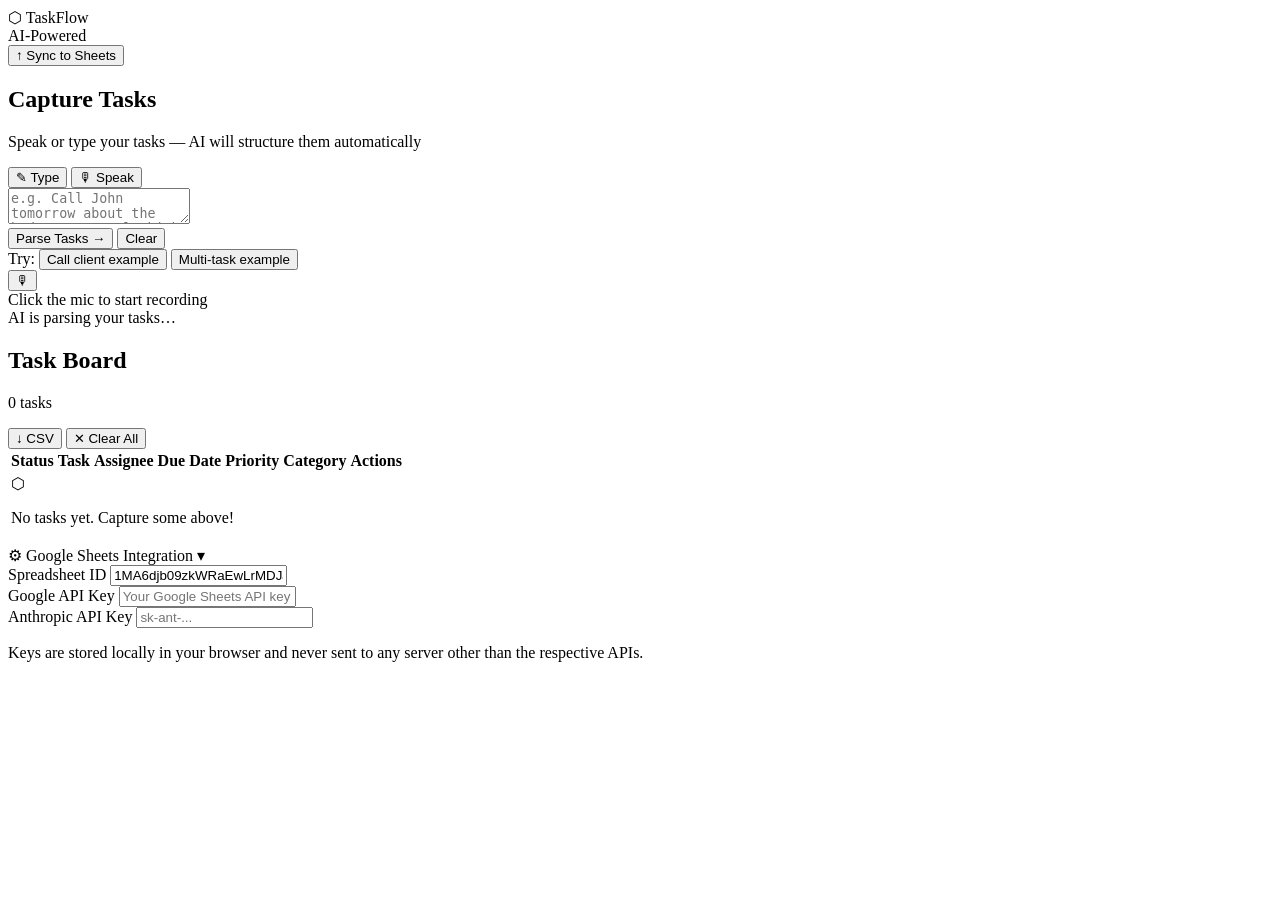
==== index.html @ e6f66050 "Add files via upload" ====
<!DOCTYPE html>
<html lang="en">
<head>
  <meta charset="UTF-8" />
  <meta name="viewport" content="width=device-width, initial-scale=1.0" />
  <title>TaskFlow — AI Task Manager</title>
  <link rel="stylesheet" href="src/style.css" />
  <link rel="preconnect" href="https://fonts.googleapis.com">
  <link href="https://fonts.googleapis.com/css2?family=Syne:wght@400;600;700;800&family=DM+Mono:wght@300;400;500&display=swap" rel="stylesheet">
</head>
<body>
  <div id="app">
    <!-- Header -->
    <header class="header">
      <div class="header-left">
        <div class="logo">
          <span class="logo-icon">⬡</span>
          <span class="logo-text">TaskFlow</span>
        </div>
        <span class="header-tag">AI-Powered</span>
      </div>
      <div class="header-right">
        <button class="btn btn-ghost" id="syncBtn">
          <span class="btn-icon">↑</span> Sync to Sheets
        </button>
        <div class="sync-status" id="syncStatus"></div>
      </div>
    </header>

    <!-- Main layout -->
    <main class="main">
      <!-- Left panel: input -->
      <section class="panel panel-input">
        <div class="panel-header">
          <h2>Capture Tasks</h2>
          <p>Speak or type your tasks — AI will structure them automatically</p>
        </div>

        <!-- Mode tabs -->
        <div class="mode-tabs">
          <button class="tab active" data-tab="text">✎ Type</button>
          <button class="tab" data-tab="voice">🎙 Speak</button>
        </div>

        <!-- Text input -->
        <div class="input-area" id="textTab">
          <textarea
            id="taskInput"
            class="task-textarea"
            placeholder="e.g. Call John tomorrow about the budget proposal, high priority. Review the marketing deck by Friday. Fix login bug, assign to Sara, urgent."
          ></textarea>
          <div class="input-actions">
            <button class="btn btn-primary" id="parseBtn">
              <span>Parse Tasks</span>
              <span class="btn-arrow">→</span>
            </button>
            <button class="btn btn-ghost" id="clearInputBtn">Clear</button>
          </div>
          <div class="examples">
            <span class="examples-label">Try:</span>
            <button class="example-chip" data-text="Call the client on Monday about the proposal, high priority, assign to Maria">Call client example</button>
            <button class="example-chip" data-text="Fix the payment bug ASAP, critical priority. Update docs by end of week. Schedule team meeting for next Tuesday">Multi-task example</button>
          </div>
        </div>

        <!-- Voice input -->
        <div class="input-area hidden" id="voiceTab">
          <div class="voice-visualizer" id="voiceVisualizer">
            <div class="voice-rings">
              <div class="ring ring-1"></div>
              <div class="ring ring-2"></div>
              <div class="ring ring-3"></div>
            </div>
            <button class="voice-btn" id="voiceBtn">
              <span class="voice-icon">🎙</span>
            </button>
          </div>
          <div class="voice-status" id="voiceStatus">Click the mic to start recording</div>
          <div class="voice-transcript" id="voiceTranscript"></div>
          <div class="input-actions" id="voiceActions" style="display:none;">
            <button class="btn btn-primary" id="parseVoiceBtn">
              <span>Parse Tasks</span>
              <span class="btn-arrow">→</span>
            </button>
            <button class="btn btn-ghost" id="clearVoiceBtn">Clear</button>
          </div>
        </div>

        <!-- Parsing status -->
        <div class="parsing-status hidden" id="parsingStatus">
          <div class="spinner"></div>
          <span>AI is parsing your tasks…</span>
        </div>
      </section>

      <!-- Right panel: table -->
      <section class="panel panel-table">
        <div class="panel-header">
          <div>
            <h2>Task Board</h2>
            <p id="taskCount">0 tasks</p>
          </div>
          <div class="table-actions">
            <button class="btn btn-ghost btn-sm" id="exportCsvBtn">↓ CSV</button>
            <button class="btn btn-ghost btn-sm" id="clearAllBtn">✕ Clear All</button>
          </div>
        </div>

        <!-- Table -->
        <div class="table-wrap">
          <table class="task-table" id="taskTable">
            <thead>
              <tr>
                <th>Status</th>
                <th>Task</th>
                <th>Assignee</th>
                <th>Due Date</th>
                <th>Priority</th>
                <th>Category</th>
                <th>Actions</th>
              </tr>
            </thead>
            <tbody id="taskBody">
              <tr class="empty-row" id="emptyRow">
                <td colspan="7">
                  <div class="empty-state">
                    <div class="empty-icon">⬡</div>
                    <p>No tasks yet. Capture some above!</p>
                  </div>
                </td>
              </tr>
            </tbody>
          </table>
        </div>

        <!-- Sheets config -->
        <div class="sheets-config" id="sheetsConfig">
          <div class="config-header" id="configToggle">
            <span>⚙ Google Sheets Integration</span>
            <span class="config-arrow">▾</span>
          </div>
          <div class="config-body hidden" id="configBody">
            <div class="field-group">
              <label>Spreadsheet ID</label>
              <input type="text" id="sheetId" class="field-input" placeholder="1MA6djb09zkWRaEwLrMDJJbbh48jAKR0jsThn-pgxqg0" value="1MA6djb09zkWRaEwLrMDJJbbh48jAKR0jsThn-pgxqg0" />
            </div>
            <div class="field-group">
              <label>Google API Key</label>
              <input type="password" id="apiKey" class="field-input" placeholder="Your Google Sheets API key" />
            </div>
            <div class="field-group">
              <label>Anthropic API Key</label>
              <input type="password" id="anthropicKey" class="field-input" placeholder="sk-ant-..." />
            </div>
            <p class="config-note">Keys are stored locally in your browser and never sent to any server other than the respective APIs.</p>
          </div>
        </div>
      </section>
    </main>
  </div>

  <div class="toast" id="toast"></div>

  <script src="src/app.js"></script>
</body>
</html>
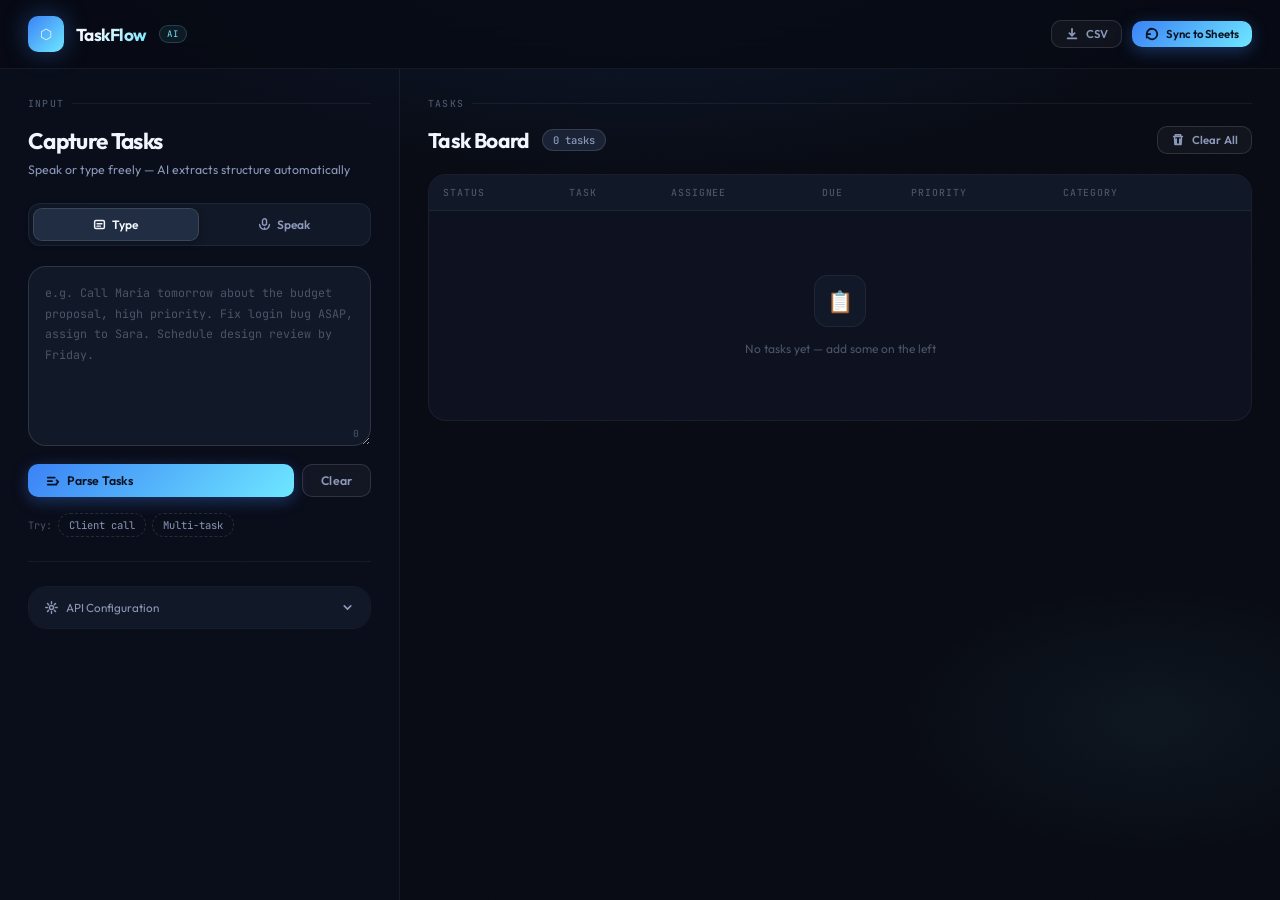
==== commit ed25019e: "Add files via upload" ====
--- a/index.html
+++ b/index.html
@@ -1,166 +1,627 @@
 <!DOCTYPE html>
 <html lang="en">
 <head>
-  <meta charset="UTF-8" />
-  <meta name="viewport" content="width=device-width, initial-scale=1.0" />
-  <title>TaskFlow — AI Task Manager</title>
-  <link rel="stylesheet" href="src/style.css" />
-  <link rel="preconnect" href="https://fonts.googleapis.com">
-  <link href="https://fonts.googleapis.com/css2?family=Syne:wght@400;600;700;800&family=DM+Mono:wght@300;400;500&display=swap" rel="stylesheet">
+<meta charset="UTF-8"/>
+<meta name="viewport" content="width=device-width, initial-scale=1.0"/>
+<title>TaskFlow</title>
+<link rel="preconnect" href="https://fonts.googleapis.com">
+<link href="https://fonts.googleapis.com/css2?family=Outfit:wght@300;400;500;600;700;800&family=JetBrains+Mono:wght@300;400;500&display=swap" rel="stylesheet">
+<style>
+*,*::before,*::after{box-sizing:border-box;margin:0;padding:0}
+:root{
+  --bg:#080b14;--bg1:#0d1120;--bg2:#111827;--bg3:#1a2235;--bg4:#202d42;
+  --border:rgba(255,255,255,0.06);--border2:rgba(255,255,255,0.12);--border3:rgba(255,255,255,0.2);
+  --text:#f1f5fd;--text2:#8b98b8;--text3:#4a5568;
+  --a:#6ee7ff;--a2:#3b82f6;--a3:rgba(110,231,255,0.08);--a4:rgba(110,231,255,0.15);
+  --green:#4ade80;--red:#f87171;--orange:#fb923c;--purple:#a78bfa;--yellow:#fbbf24;
+  --radius:12px;--radius2:18px;
+  --font:'Outfit',sans-serif;--mono:'JetBrains Mono',monospace;
+}
+html{font-size:15px}
+body{
+  font-family:var(--font);background:var(--bg);color:var(--text);min-height:100vh;overflow-x:hidden;
+  background-image:
+    radial-gradient(ellipse 80% 50% at 50% -10%,rgba(59,130,246,.14) 0%,transparent 60%),
+    radial-gradient(ellipse 40% 30% at 90% 80%,rgba(110,231,255,.05) 0%,transparent 50%);
+}
+body::before{
+  content:'';position:fixed;inset:0;pointer-events:none;z-index:0;
+  background-image:url("data:image/svg+xml,%3Csvg xmlns='http://www.w3.org/2000/svg' width='300' height='300'%3E%3Cfilter id='n'%3E%3CfeTurbulence type='fractalNoise' baseFrequency='.85' numOctaves='4' stitchTiles='stitch'/%3E%3C/filter%3E%3Crect width='100%25' height='100%25' filter='url(%23n)' opacity='.03'/%3E%3C/svg%3E");
+  opacity:.5;
+}
+.app{position:relative;z-index:1;min-height:100vh;display:flex;flex-direction:column}
+header{
+  display:flex;align-items:center;justify-content:space-between;
+  padding:16px 28px;background:rgba(8,11,20,.85);backdrop-filter:blur(20px);
+  border-bottom:1px solid var(--border);position:sticky;top:0;z-index:50;
+}
+.logo{display:flex;align-items:center;gap:12px}
+.logo-mark{
+  width:36px;height:36px;background:linear-gradient(135deg,var(--a2),var(--a));
+  border-radius:10px;display:flex;align-items:center;justify-content:center;
+  font-size:.95rem;box-shadow:0 0 24px rgba(59,130,246,.4);
+}
+.logo-name{
+  font-size:1.15rem;font-weight:700;letter-spacing:-.03em;
+  background:linear-gradient(135deg,var(--text) 30%,var(--a));
+  -webkit-background-clip:text;-webkit-text-fill-color:transparent;background-clip:text;
+}
+.logo-badge{
+  font-size:.6rem;font-family:var(--mono);color:var(--a);
+  background:rgba(110,231,255,.07);border:1px solid rgba(110,231,255,.2);
+  padding:2px 7px;border-radius:100px;letter-spacing:.1em;text-transform:uppercase;
+}
+.hdr-r{display:flex;align-items:center;gap:10px}
+.sync-dot{font-size:.72rem;font-family:var(--mono)}
+.sync-ok{color:#4ade80}.sync-err{color:var(--red)}
+.btn{
+  display:inline-flex;align-items:center;gap:7px;padding:8px 18px;
+  border-radius:10px;border:none;font-family:var(--font);font-size:.82rem;font-weight:600;
+  cursor:pointer;transition:all .18s ease;letter-spacing:.01em;white-space:nowrap;
+}
+.btn-p{
+  background:linear-gradient(135deg,var(--a2),var(--a));color:#08111f;
+  box-shadow:0 4px 16px rgba(59,130,246,.35);
+}
+.btn-p:hover{transform:translateY(-1px);box-shadow:0 6px 24px rgba(59,130,246,.5)}
+.btn-g{background:rgba(255,255,255,.04);color:var(--text2);border:1px solid var(--border2)}
+.btn-g:hover{background:rgba(255,255,255,.08);color:var(--text);border-color:var(--border3)}
+.btn-sm{padding:6px 13px;font-size:.76rem}
+.btn svg{width:14px;height:14px;flex-shrink:0}
+main{display:grid;grid-template-columns:400px 1fr;flex:1}
+.panel{padding:28px;overflow-y:auto}
+.panel-l{border-right:1px solid var(--border);background:rgba(13,17,32,.5)}
+.sec-label{
+  font-size:.65rem;font-family:var(--mono);font-weight:500;
+  color:var(--text3);letter-spacing:.12em;text-transform:uppercase;
+  margin-bottom:16px;display:flex;align-items:center;gap:8px;
+}
+.sec-label::after{content:'';flex:1;height:1px;background:var(--border)}
+.ptitle{font-size:1.5rem;font-weight:700;letter-spacing:-.03em;margin-bottom:6px}
+.psub{font-size:.82rem;color:var(--text2);line-height:1.5;margin-bottom:24px}
+.tabs{
+  display:flex;gap:4px;background:var(--bg2);border:1px solid var(--border);
+  border-radius:12px;padding:4px;margin-bottom:20px;
+}
+.tab{
+  flex:1;padding:8px;border:none;background:transparent;
+  color:var(--text2);font-family:var(--font);font-size:.8rem;font-weight:600;
+  cursor:pointer;border-radius:9px;transition:all .18s;
+  display:flex;align-items:center;justify-content:center;gap:6px;
+}
+.tab.active{background:var(--bg4);color:var(--text);box-shadow:0 2px 8px rgba(0,0,0,.3);border:1px solid var(--border2)}
+.tab svg{width:13px;height:13px}
+.txwrap{position:relative;margin-bottom:14px}
+.txtarea{
+  width:100%;min-height:180px;background:var(--bg2);border:1px solid var(--border2);
+  border-radius:var(--radius2);color:var(--text);font-family:var(--mono);
+  font-size:.78rem;line-height:1.75;padding:16px;resize:vertical;outline:none;
+  transition:border-color .18s,box-shadow .18s;
+}
+.txtarea:focus{border-color:rgba(110,231,255,.3);box-shadow:0 0 0 3px rgba(110,231,255,.05)}
+.txtarea::placeholder{color:var(--text3)}
+.cc{position:absolute;bottom:10px;right:12px;font-size:.65rem;font-family:var(--mono);color:var(--text3)}
+.acts{display:flex;gap:8px;margin-bottom:16px}
+.acts .btn-p{flex:1}
+.exs{display:flex;align-items:center;gap:6px;flex-wrap:wrap}
+.exlabel{font-size:.68rem;color:var(--text3);font-family:var(--mono)}
+.chip{
+  padding:4px 10px;font-size:.7rem;font-family:var(--mono);
+  background:transparent;border:1px dashed var(--border2);
+  color:var(--text2);border-radius:100px;cursor:pointer;transition:all .15s;
+}
+.chip:hover{border-color:rgba(110,231,255,.3);color:var(--a);background:var(--a3)}
+.divider{height:1px;background:var(--border);margin:24px 0}
+.vwrap{display:flex;flex-direction:column;align-items:center;gap:16px}
+.vstage{
+  width:100%;height:160px;background:var(--bg2);border:1px solid var(--border2);
+  border-radius:var(--radius2);display:flex;align-items:center;justify-content:center;
+  position:relative;overflow:hidden;
+}
+.vstage::before{
+  content:'';position:absolute;inset:0;
+  background:radial-gradient(circle at 50% 50%,rgba(110,231,255,.03) 0%,transparent 70%);
+}
+.rings{position:absolute;display:flex;align-items:center;justify-content:center}
+.ring{position:absolute;border-radius:50%;border:1px solid rgba(110,231,255,.15);opacity:0}
+.ring:nth-child(1){width:70px;height:70px}
+.ring:nth-child(2){width:110px;height:110px}
+.ring:nth-child(3){width:150px;height:150px}
+.recording .ring{opacity:1;animation:ripple 2s ease-out infinite}
+.recording .ring:nth-child(2){animation-delay:.4s}
+.recording .ring:nth-child(3){animation-delay:.8s}
+@keyframes ripple{
+  0%{transform:scale(.8);opacity:.7;border-color:rgba(110,231,255,.4)}
+  100%{transform:scale(1.3);opacity:0;border-color:rgba(110,231,255,0)}
+}
+.micbtn{
+  width:60px;height:60px;border-radius:50%;background:var(--bg3);
+  border:1.5px solid var(--border2);font-size:1.4rem;cursor:pointer;
+  display:flex;align-items:center;justify-content:center;
+  transition:all .2s;z-index:1;position:relative;
+}
+.micbtn:hover{border-color:rgba(110,231,255,.3);background:var(--bg4)}
+.micbtn.on{
+  border-color:var(--a);background:rgba(110,231,255,.08);
+  animation:mpulse 1.5s ease-in-out infinite;
+}
+@keyframes mpulse{0%,100%{box-shadow:0 0 20px rgba(110,231,255,.2)}50%{box-shadow:0 0 40px rgba(110,231,255,.45)}}
+.vstatus{font-size:.78rem;color:var(--text2);text-align:center}
+.vtranscript{
+  width:100%;min-height:60px;max-height:120px;overflow-y:auto;
+  background:var(--bg2);border:1px solid var(--border);border-radius:var(--radius);
+  padding:12px;font-size:.78rem;font-family:var(--mono);line-height:1.7;color:var(--text);
+}
+.vtranscript:empty::before{content:'Transcript will appear here…';color:var(--text3)}
+.pbar{
+  display:flex;align-items:center;gap:10px;padding:12px 16px;border-radius:var(--radius);
+  background:linear-gradient(135deg,rgba(59,130,246,.08),rgba(110,231,255,.06));
+  border:1px solid rgba(110,231,255,.15);font-size:.78rem;color:var(--a);margin-top:14px;
+}
+.spinner{
+  width:15px;height:15px;border-radius:50%;
+  border:2px solid rgba(110,231,255,.2);border-top-color:var(--a);
+  animation:spin .7s linear infinite;flex-shrink:0;
+}
+@keyframes spin{to{transform:rotate(360deg)}}
+.cfg-card{margin-top:24px;border:1px solid var(--border);border-radius:var(--radius2);overflow:hidden}
+.cfg-head{
+  display:flex;align-items:center;justify-content:space-between;
+  padding:13px 16px;background:var(--bg2);font-size:.78rem;color:var(--text2);
+  cursor:pointer;transition:background .15s;user-select:none;
+}
+.cfg-head:hover{background:var(--bg3);color:var(--text)}
+.cfg-head svg{transition:transform .2s;flex-shrink:0}
+.cfg-head.open svg{transform:rotate(180deg)}
+.cfg-body{
+  padding:16px;background:var(--bg1);border-top:1px solid var(--border);
+  display:flex;flex-direction:column;gap:12px;
+}
+.field{display:flex;flex-direction:column;gap:5px}
+.field label{font-size:.68rem;color:var(--text2);font-family:var(--mono);letter-spacing:.06em;text-transform:uppercase}
+.field input{
+  background:var(--bg3);border:1px solid var(--border2);border-radius:9px;
+  color:var(--text);font-family:var(--mono);font-size:.77rem;padding:9px 12px;outline:none;
+  transition:border-color .15s;
+}
+.field input:focus{border-color:rgba(110,231,255,.3)}
+.field input::placeholder{color:var(--text3)}
+.cfg-note{font-size:.67rem;color:var(--text3);line-height:1.55}
+.rhead{display:flex;align-items:center;justify-content:space-between;margin-bottom:20px}
+.tmeta{display:flex;align-items:center;gap:12px}
+.tmeta h2{font-size:1.4rem;font-weight:700;letter-spacing:-.03em;margin:0}
+.cbadge{
+  padding:3px 10px;border-radius:100px;background:var(--bg3);border:1px solid var(--border2);
+  font-size:.7rem;font-family:var(--mono);color:var(--text2);font-weight:500;
+}
+.twrap{border:1px solid var(--border);border-radius:var(--radius2);overflow:hidden;background:var(--bg1)}
+.ttable{width:100%;border-collapse:collapse;font-size:.8rem}
+.ttable thead{background:var(--bg2);border-bottom:1px solid var(--border)}
+.ttable th{
+  padding:11px 14px;text-align:left;
+  font-family:var(--mono);font-size:.65rem;font-weight:500;
+  color:var(--text3);letter-spacing:.1em;text-transform:uppercase;white-space:nowrap;
+}
+.ttable td{padding:11px 14px;border-bottom:1px solid var(--border);vertical-align:middle}
+.ttable tr:last-child td{border-bottom:none}
+.ttable tbody tr{transition:background .12s}
+.ttable tbody tr:hover{background:rgba(255,255,255,.015)}
+.st{
+  display:inline-flex;align-items:center;gap:5px;padding:4px 10px;
+  border-radius:100px;font-size:.68rem;font-weight:600;font-family:var(--mono);
+  cursor:pointer;border:none;white-space:nowrap;transition:all .15s;
+}
+.st-todo{background:rgba(75,85,99,.35);color:#9ca3af;border:1px solid rgba(75,85,99,.5)}
+.st-doing{background:rgba(59,130,246,.15);color:#60a5fa;border:1px solid rgba(59,130,246,.3)}
+.st-done{background:rgba(74,222,128,.12);color:#4ade80;border:1px solid rgba(74,222,128,.3)}
+.st:hover{filter:brightness(1.2)}
+.pr{
+  display:inline-flex;align-items:center;gap:4px;padding:3px 9px;
+  border-radius:6px;font-size:.67rem;font-family:var(--mono);font-weight:500;letter-spacing:.04em;
+}
+.pr-critical{background:rgba(248,113,113,.12);color:var(--red);border:1px solid rgba(248,113,113,.25)}
+.pr-high{background:rgba(251,146,60,.12);color:var(--orange);border:1px solid rgba(251,146,60,.25)}
+.pr-medium{background:rgba(59,130,246,.1);color:#60a5fa;border:1px solid rgba(59,130,246,.2)}
+.pr-low{background:rgba(75,85,99,.2);color:var(--text3);border:1px solid var(--border)}
+.cat{
+  padding:3px 9px;border-radius:6px;font-size:.67rem;font-family:var(--mono);
+  background:rgba(167,139,250,.1);color:var(--purple);border:1px solid rgba(167,139,250,.2);
+}
+.ec{outline:none;border-radius:5px;padding:2px 5px;min-width:60px;transition:background .15s;cursor:text}
+.ec:focus{background:var(--bg4);box-shadow:0 0 0 1.5px rgba(110,231,255,.25)}
+.ra{display:flex;gap:5px;align-items:center}
+.rb{
+  width:27px;height:27px;border-radius:7px;border:1px solid var(--border);
+  background:transparent;color:var(--text3);cursor:pointer;font-size:.72rem;
+  display:flex;align-items:center;justify-content:center;transition:all .14s;
+}
+.rb:hover{border-color:var(--border2);color:var(--text);background:var(--bg3)}
+.rb.del:hover{border-color:rgba(248,113,113,.35);color:var(--red);background:rgba(248,113,113,.08)}
+.empty-td{padding:64px 20px !important}
+.empty-state{display:flex;flex-direction:column;align-items:center;gap:14px;color:var(--text3)}
+.eico{
+  width:52px;height:52px;border-radius:14px;background:var(--bg2);
+  border:1px solid var(--border);display:flex;align-items:center;justify-content:center;font-size:1.4rem;
+}
+.empty-state p{font-size:.8rem}
+.toast{
+  position:fixed;bottom:24px;right:24px;padding:12px 18px;border-radius:12px;
+  font-size:.78rem;font-family:var(--font);font-weight:500;
+  opacity:0;transform:translateY(10px) scale(.97);transition:all .22s ease;
+  pointer-events:none;z-index:999;max-width:300px;line-height:1.4;backdrop-filter:blur(20px);
+}
+.toast.show{opacity:1;transform:translateY(0) scale(1)}
+.tok{background:rgba(74,222,128,.12);border:1px solid rgba(74,222,128,.25);color:#4ade80}
+.terr{background:rgba(248,113,113,.1);border:1px solid rgba(248,113,113,.3);color:var(--red)}
+.tinf{background:var(--a3);border:1px solid rgba(110,231,255,.2);color:var(--a)}
+.hidden{display:none!important}
+@keyframes rowIn{from{opacity:0;transform:translateY(-5px)}to{opacity:1;transform:translateY(0)}}
+.trow{animation:rowIn .22s ease forwards}
+::-webkit-scrollbar{width:5px;height:5px}
+::-webkit-scrollbar-track{background:transparent}
+::-webkit-scrollbar-thumb{background:var(--bg4);border-radius:10px}
+@media(max-width:860px){
+  main{grid-template-columns:1fr}
+  .panel-l{border-right:none;border-bottom:1px solid var(--border)}
+}
+</style>
 </head>
 <body>
-  <div id="app">
-    <!-- Header -->
-    <header class="header">
-      <div class="header-left">
-        <div class="logo">
-          <span class="logo-icon">⬡</span>
-          <span class="logo-text">TaskFlow</span>
+<div class="app">
+
+<header>
+  <div class="logo">
+    <div class="logo-mark">⬡</div>
+    <span class="logo-name">TaskFlow</span>
+    <span class="logo-badge">AI</span>
+  </div>
+  <div class="hdr-r">
+    <span class="sync-dot" id="syncDot"></span>
+    <button class="btn btn-g btn-sm" id="exportBtn">
+      <svg viewBox="0 0 16 16" fill="none" stroke="currentColor" stroke-width="2"><path d="M8 2v8M5 7l3 3 3-3M3 13h10" stroke-linecap="round" stroke-linejoin="round"/></svg>
+      CSV
+    </button>
+    <button class="btn btn-p btn-sm" id="syncBtn">
+      <svg viewBox="0 0 16 16" fill="none" stroke="currentColor" stroke-width="2"><path d="M2 8a6 6 0 1 1 1.5 4" stroke-linecap="round"/><path d="M2 12V8h4" stroke-linecap="round" stroke-linejoin="round"/></svg>
+      Sync to Sheets
+    </button>
+  </div>
+</header>
+
+<main>
+  <div class="panel panel-l">
+    <div class="sec-label">Input</div>
+    <h2 class="ptitle">Capture Tasks</h2>
+    <p class="psub">Speak or type freely — AI extracts structure automatically</p>
+
+    <div class="tabs">
+      <button class="tab active" data-tab="text">
+        <svg viewBox="0 0 16 16" fill="none" stroke="currentColor" stroke-width="1.8"><rect x="2" y="3" width="12" height="10" rx="1.5"/><path d="M5 7h6M5 10h4" stroke-linecap="round"/></svg>
+        Type
+      </button>
+      <button class="tab" data-tab="voice">
+        <svg viewBox="0 0 16 16" fill="none" stroke="currentColor" stroke-width="1.8"><rect x="5.5" y="1" width="5" height="8" rx="2.5"/><path d="M2 8a6 6 0 0 0 12 0M8 14v-2" stroke-linecap="round"/></svg>
+        Speak
+      </button>
+    </div>
+
+    <div id="textTab">
+      <div class="txwrap">
+        <textarea id="taskInput" class="txtarea" placeholder="e.g. Call Maria tomorrow about the budget proposal, high priority. Fix login bug ASAP, assign to Sara. Schedule design review by Friday." oninput="document.getElementById('cc').textContent=this.value.length"></textarea>
+        <span class="cc" id="cc">0</span>
+      </div>
+      <div class="acts">
+        <button class="btn btn-p" id="parseBtn">
+          <svg viewBox="0 0 16 16" fill="none" stroke="currentColor" stroke-width="2"><path d="M2 4h8M2 8h5M2 12h10" stroke-linecap="round"/><path d="M12 7l2 2-2 2" stroke-linecap="round" stroke-linejoin="round"/></svg>
+          Parse Tasks
+        </button>
+        <button class="btn btn-g" id="clearBtn">Clear</button>
+      </div>
+      <div class="exs">
+        <span class="exlabel">Try:</span>
+        <button class="chip" data-text="Call the client on Monday about the proposal, high priority, assign to Maria">Client call</button>
+        <button class="chip" data-text="Fix the payment bug ASAP, critical. Update docs by end of week. Schedule team meeting next Tuesday, assign to Alex.">Multi-task</button>
+      </div>
+    </div>
+
+    <div id="voiceTab" class="hidden">
+      <div class="vwrap">
+        <div class="vstage">
+          <div class="rings" id="rings">
+            <div class="ring"></div><div class="ring"></div><div class="ring"></div>
+          </div>
+          <button class="micbtn" id="micBtn">🎙</button>
         </div>
-        <span class="header-tag">AI-Powered</span>
+        <p class="vstatus" id="vStatus">Click the mic to start recording</p>
+        <div class="vtranscript" id="vTranscript"></div>
+        <div class="acts hidden" id="vActs">
+          <button class="btn btn-p" id="parseVBtn">
+            <svg viewBox="0 0 16 16" fill="none" stroke="currentColor" stroke-width="2"><path d="M2 4h8M2 8h5M2 12h10" stroke-linecap="round"/><path d="M12 7l2 2-2 2" stroke-linecap="round" stroke-linejoin="round"/></svg>
+            Parse Tasks
+          </button>
+          <button class="btn btn-g" id="clearVBtn">Clear</button>
+        </div>
       </div>
-      <div class="header-right">
-        <button class="btn btn-ghost" id="syncBtn">
-          <span class="btn-icon">↑</span> Sync to Sheets
-        </button>
-        <div class="sync-status" id="syncStatus"></div>
+    </div>
+
+    <div class="pbar hidden" id="pbar">
+      <div class="spinner"></div>
+      <span>AI is extracting your tasks…</span>
+    </div>
+
+    <div class="divider"></div>
+
+    <div class="cfg-card">
+      <div class="cfg-head" id="cfgHead">
+        <span style="display:flex;align-items:center;gap:8px">
+          <svg width="13" height="13" viewBox="0 0 16 16" fill="none" stroke="currentColor" stroke-width="1.8"><circle cx="8" cy="8" r="2.5"/><path d="M8 1v2M8 13v2M1 8h2M13 8h2M3.05 3.05l1.41 1.41M11.54 11.54l1.41 1.41M3.05 12.95l1.41-1.41M11.54 4.46l1.41-1.41" stroke-linecap="round"/></svg>
+          API Configuration
+        </span>
+        <svg width="13" height="13" viewBox="0 0 16 16" fill="none" stroke="currentColor" stroke-width="2"><path d="M4 6l4 4 4-4" stroke-linecap="round" stroke-linejoin="round"/></svg>
       </div>
-    </header>
-
-    <!-- Main layout -->
-    <main class="main">
-      <!-- Left panel: input -->
-      <section class="panel panel-input">
-        <div class="panel-header">
-          <h2>Capture Tasks</h2>
-          <p>Speak or type your tasks — AI will structure them automatically</p>
+      <div class="cfg-body hidden" id="cfgBody">
+        <div class="field">
+          <label>Spreadsheet ID</label>
+          <input type="text" id="sheetId" placeholder="1MA6djb09zkWRaEwLrMDJJbbh48jAKR0jsThn-pgxqg0"/>
         </div>
-
-        <!-- Mode tabs -->
-        <div class="mode-tabs">
-          <button class="tab active" data-tab="text">✎ Type</button>
-          <button class="tab" data-tab="voice">🎙 Speak</button>
+        <div class="field">
+          <label>Google API Key</label>
+          <input type="password" id="gKey" placeholder="AIzaSy…"/>
         </div>
-
-        <!-- Text input -->
-        <div class="input-area" id="textTab">
-          <textarea
-            id="taskInput"
-            class="task-textarea"
-            placeholder="e.g. Call John tomorrow about the budget proposal, high priority. Review the marketing deck by Friday. Fix login bug, assign to Sara, urgent."
-          ></textarea>
-          <div class="input-actions">
-            <button class="btn btn-primary" id="parseBtn">
-              <span>Parse Tasks</span>
-              <span class="btn-arrow">→</span>
-            </button>
-            <button class="btn btn-ghost" id="clearInputBtn">Clear</button>
-          </div>
-          <div class="examples">
-            <span class="examples-label">Try:</span>
-            <button class="example-chip" data-text="Call the client on Monday about the proposal, high priority, assign to Maria">Call client example</button>
-            <button class="example-chip" data-text="Fix the payment bug ASAP, critical priority. Update docs by end of week. Schedule team meeting for next Tuesday">Multi-task example</button>
-          </div>
+        <div class="field">
+          <label>Anthropic API Key</label>
+          <input type="password" id="aKey" placeholder="sk-ant-…"/>
         </div>
-
-        <!-- Voice input -->
-        <div class="input-area hidden" id="voiceTab">
-          <div class="voice-visualizer" id="voiceVisualizer">
-            <div class="voice-rings">
-              <div class="ring ring-1"></div>
-              <div class="ring ring-2"></div>
-              <div class="ring ring-3"></div>
-            </div>
-            <button class="voice-btn" id="voiceBtn">
-              <span class="voice-icon">🎙</span>
-            </button>
-          </div>
-          <div class="voice-status" id="voiceStatus">Click the mic to start recording</div>
-          <div class="voice-transcript" id="voiceTranscript"></div>
-          <div class="input-actions" id="voiceActions" style="display:none;">
-            <button class="btn btn-primary" id="parseVoiceBtn">
-              <span>Parse Tasks</span>
-              <span class="btn-arrow">→</span>
-            </button>
-            <button class="btn btn-ghost" id="clearVoiceBtn">Clear</button>
-          </div>
-        </div>
-
-        <!-- Parsing status -->
-        <div class="parsing-status hidden" id="parsingStatus">
-          <div class="spinner"></div>
-          <span>AI is parsing your tasks…</span>
-        </div>
-      </section>
-
-      <!-- Right panel: table -->
-      <section class="panel panel-table">
-        <div class="panel-header">
-          <div>
-            <h2>Task Board</h2>
-            <p id="taskCount">0 tasks</p>
-          </div>
-          <div class="table-actions">
-            <button class="btn btn-ghost btn-sm" id="exportCsvBtn">↓ CSV</button>
-            <button class="btn btn-ghost btn-sm" id="clearAllBtn">✕ Clear All</button>
-          </div>
-        </div>
-
-        <!-- Table -->
-        <div class="table-wrap">
-          <table class="task-table" id="taskTable">
-            <thead>
-              <tr>
-                <th>Status</th>
-                <th>Task</th>
-                <th>Assignee</th>
-                <th>Due Date</th>
-                <th>Priority</th>
-                <th>Category</th>
-                <th>Actions</th>
-              </tr>
-            </thead>
-            <tbody id="taskBody">
-              <tr class="empty-row" id="emptyRow">
-                <td colspan="7">
-                  <div class="empty-state">
-                    <div class="empty-icon">⬡</div>
-                    <p>No tasks yet. Capture some above!</p>
-                  </div>
-                </td>
-              </tr>
-            </tbody>
-          </table>
-        </div>
-
-        <!-- Sheets config -->
-        <div class="sheets-config" id="sheetsConfig">
-          <div class="config-header" id="configToggle">
-            <span>⚙ Google Sheets Integration</span>
-            <span class="config-arrow">▾</span>
-          </div>
-          <div class="config-body hidden" id="configBody">
-            <div class="field-group">
-              <label>Spreadsheet ID</label>
-              <input type="text" id="sheetId" class="field-input" placeholder="1MA6djb09zkWRaEwLrMDJJbbh48jAKR0jsThn-pgxqg0" value="1MA6djb09zkWRaEwLrMDJJbbh48jAKR0jsThn-pgxqg0" />
-            </div>
-            <div class="field-group">
-              <label>Google API Key</label>
-              <input type="password" id="apiKey" class="field-input" placeholder="Your Google Sheets API key" />
-            </div>
-            <div class="field-group">
-              <label>Anthropic API Key</label>
-              <input type="password" id="anthropicKey" class="field-input" placeholder="sk-ant-..." />
-            </div>
-            <p class="config-note">Keys are stored locally in your browser and never sent to any server other than the respective APIs.</p>
-          </div>
-        </div>
-      </section>
-    </main>
+        <p class="cfg-note">Keys are stored in your browser's localStorage only — never sent to any third-party server.</p>
+      </div>
+    </div>
   </div>
 
-  <div class="toast" id="toast"></div>
-
-  <script src="src/app.js"></script>
+  <div class="panel">
+    <div class="sec-label">Tasks</div>
+    <div class="rhead">
+      <div class="tmeta">
+        <h2>Task Board</h2>
+        <span class="cbadge" id="tCount">0 tasks</span>
+      </div>
+      <button class="btn btn-g btn-sm" id="clearAllBtn">
+        <svg viewBox="0 0 16 16" fill="none" stroke="currentColor" stroke-width="1.8" width="13" height="13"><path d="M3 4h10M5 4V2h6v2M6 7v5M10 7v5M4 4l.5 9h7L12 4" stroke-linecap="round" stroke-linejoin="round"/></svg>
+        Clear All
+      </button>
+    </div>
+    <div class="twrap">
+      <table class="ttable" id="ttable">
+        <thead>
+          <tr>
+            <th>Status</th><th>Task</th><th>Assignee</th>
+            <th>Due</th><th>Priority</th><th>Category</th><th></th>
+          </tr>
+        </thead>
+        <tbody id="tBody">
+          <tr id="emptyRow">
+            <td colspan="7" class="empty-td">
+              <div class="empty-state">
+                <div class="eico">📋</div>
+                <p>No tasks yet — add some on the left</p>
+              </div>
+            </td>
+          </tr>
+        </tbody>
+      </table>
+    </div>
+  </div>
+</main>
+</div>
+<div class="toast" id="toast"></div>
+
+<script>
+const DEFAULT_SID='1MA6djb09zkWRaEwLrMDJJbbh48jAKR0jsThn-pgxqg0';
+let tasks=[],rec=null,isRec=false,voiceText='';
+const g=id=>document.getElementById(id);
+const taskInput=g('taskInput'),parseBtn=g('parseBtn'),clearBtn=g('clearBtn');
+const parseVBtn=g('parseVBtn'),clearVBtn=g('clearVBtn'),micBtn=g('micBtn');
+const rings=g('rings'),vStatus=g('vStatus'),vTranscript=g('vTranscript'),vActs=g('vActs');
+const pbar=g('pbar'),tBody=g('tBody'),emptyRow=g('emptyRow'),tCount=g('tCount');
+const syncBtn=g('syncBtn'),syncDot=g('syncDot'),exportBtn=g('exportBtn'),clearAllBtn=g('clearAllBtn');
+const cfgHead=g('cfgHead'),cfgBody=g('cfgBody'),sheetId=g('sheetId'),gKey=g('gKey'),aKey=g('aKey');
+const toast=g('toast');
+
+(function init(){
+  sheetId.value=localStorage.getItem('tf_sid')||DEFAULT_SID;
+  gKey.value=localStorage.getItem('tf_gk')||'';
+  aKey.value=localStorage.getItem('tf_ak')||'';
+  try{const s=localStorage.getItem('tf_tasks');if(s){tasks=JSON.parse(s);renderTable();}}catch(e){}
+})();
+[sheetId,gKey,aKey].forEach(el=>el.addEventListener('change',()=>{
+  localStorage.setItem('tf_sid',sheetId.value);
+  localStorage.setItem('tf_gk',gKey.value);
+  localStorage.setItem('tf_ak',aKey.value);
+}));
+
+document.querySelectorAll('.tab').forEach(t=>t.addEventListener('click',()=>{
+  document.querySelectorAll('.tab').forEach(x=>x.classList.remove('active'));
+  t.classList.add('active');
+  g('textTab').classList.toggle('hidden',t.dataset.tab!=='text');
+  g('voiceTab').classList.toggle('hidden',t.dataset.tab!=='voice');
+}));
+
+cfgHead.addEventListener('click',()=>{cfgBody.classList.toggle('hidden');cfgHead.classList.toggle('open');});
+document.querySelectorAll('.chip').forEach(c=>c.addEventListener('click',()=>{taskInput.value=c.dataset.text;g('cc').textContent=taskInput.value.length;taskInput.focus();}));
+parseBtn.addEventListener('click',()=>{const t=taskInput.value.trim();if(!t){toast2('Enter some text first','inf');return;}parseTasks(t);});
+clearBtn.addEventListener('click',()=>{taskInput.value='';g('cc').textContent=0;});
+parseVBtn.addEventListener('click',()=>{if(!voiceText.trim()){toast2('No voice input yet','inf');return;}parseTasks(voiceText);});
+clearVBtn.addEventListener('click',()=>{voiceText='';vTranscript.textContent='';vActs.classList.add('hidden');});
+
+(function initVoice(){
+  const SR=window.SpeechRecognition||window.webkitSpeechRecognition;
+  if(!SR){vStatus.textContent='Not supported — use Chrome or Edge';micBtn.disabled=true;return;}
+  rec=new SR();rec.continuous=true;rec.interimResults=true;rec.lang='en-US';
+  rec.onresult=e=>{
+    let f='',i='';
+    for(let x=e.resultIndex;x<e.results.length;x++){
+      if(e.results[x].isFinal)f+=e.results[x][0].transcript;else i+=e.results[x][0].transcript;
+    }
+    if(f)voiceText+=f+' ';
+    vTranscript.textContent=voiceText+i;
+  };
+  rec.onerror=ev=>{toast2('Mic: '+ev.error,'err');stopRec();};
+  rec.onend=()=>{if(isRec)rec.start();};
+})();
+
+micBtn.addEventListener('click',()=>isRec?stopRec():startRec());
+function startRec(){if(!rec){toast2('Not available','err');return;}isRec=true;micBtn.classList.add('on');rings.classList.add('recording');vStatus.textContent='Listening… click to stop';rec.start();}
+function stopRec(){isRec=false;micBtn.classList.remove('on');rings.classList.remove('recording');vStatus.textContent='Recording stopped';try{rec.stop();}catch(e){}if(voiceText.trim())vActs.classList.remove('hidden');}
+
+async function parseTasks(raw){
+  pbar.classList.remove('hidden');parseBtn.disabled=true;parseVBtn.disabled=true;
+  try{
+    const key=aKey.value.trim();
+    const parsed=key?await aiParse(raw,key):regexParse(raw);
+    if(!key)toast2('No Anthropic key — using basic parser','inf');
+    addTasks(parsed);saveTasks();
+  }catch(e){console.error(e);toast2('Error: '+e.message,'err');}
+  finally{pbar.classList.add('hidden');parseBtn.disabled=false;parseVBtn.disabled=false;}
+}
+
+async function aiParse(text,key){
+  const today=new Date().toISOString().slice(0,10);
+  const sys=`Extract ALL tasks from the text. Return ONLY a JSON array, each item:
+{"title":"string (max 80 chars)","assignee":"string or empty","dueDate":"YYYY-MM-DD or empty","priority":"critical|high|medium|low","category":"Engineering|Design|Meeting|Marketing|Review|Finance|Admin|Documentation|General","status":"todo"}
+Today: ${today}. Infer dates: tomorrow=+1d, friday/end of week=next Friday, next monday=next Monday.
+Priority: ASAP/urgent/critical→critical, important/high→high, default→medium. Return ONLY the JSON array.`;
+  const r=await fetch('https://api.anthropic.com/v1/messages',{
+    method:'POST',
+    headers:{'Content-Type':'application/json','x-api-key':key,'anthropic-version':'2023-06-01','anthropic-dangerous-direct-browser-access':'true'},
+    body:JSON.stringify({model:'claude-sonnet-4-20250514',max_tokens:2000,system:sys,messages:[{role:'user',content:text}]})
+  });
+  if(!r.ok){const e=await r.json().catch(()=>({}));throw new Error(e.error?.message||'HTTP '+r.status);}
+  const d=await r.json();
+  return JSON.parse((d.content?.[0]?.text||'[]').replace(/```json|```/g,'').trim());
+}
+
+function regexParse(text){
+  return text.split(/(?<=[.!?])\s+|\n+/).map(s=>s.trim()).filter(s=>s.length>5).map(s=>{
+    let priority='medium';
+    if(/critical|asap|urgent/i.test(s))priority='critical';
+    else if(/high priority|important/i.test(s))priority='high';
+    else if(/low priority|eventually/i.test(s))priority='low';
+    let assignee='';
+    const am=s.match(/assign(?:ed)?\s+to\s+([A-Z][a-z]+)/i)||s.match(/\bfor\s+([A-Z][a-z]+)\b/);
+    if(am)assignee=am[1];
+    let dueDate='';
+    const today=new Date();
+    const d=n=>{const x=new Date(today);x.setDate(x.getDate()+n);return x.toISOString().slice(0,10);};
+    if(/tomorrow/i.test(s))dueDate=d(1);
+    else if(/friday|end of week/i.test(s))dueDate=d((5-today.getDay()+7)%7||7);
+    else if(/next monday/i.test(s))dueDate=d((1-today.getDay()+7)%7||7);
+    let category='General';
+    if(/bug|fix|deploy|code|error|crash|login/i.test(s))category='Engineering';
+    else if(/design|ui|ux|mockup|figma/i.test(s))category='Design';
+    else if(/meeting|call|sync|standup/i.test(s))category='Meeting';
+    else if(/review|feedback|approve/i.test(s))category='Review';
+    else if(/marketing|campaign|content/i.test(s))category='Marketing';
+    else if(/doc|report|write|readme/i.test(s))category='Documentation';
+    else if(/payment|invoice|budget|finance/i.test(s))category='Finance';
+    const title=s.replace(/assign(?:ed)?\s+to\s+\w+/gi,'').replace(/,?\s*(high|low|medium|critical)\s+priority/gi,'').replace(/\b(ASAP|urgent|immediately)\b/gi,'').trim().replace(/[.,!]+$/,'').trim();
+    return{title,assignee,dueDate,priority,category,status:'todo'};
+  }).filter(t=>t.title.length>3);
+}
+
+function addTasks(list){
+  list.forEach(t=>tasks.push({id:Date.now()+Math.random(),...t}));
+  renderTable();
+  toast2('✓ Added '+list.length+' task'+(list.length!==1?'s':''),'tok');
+}
+
+function renderTable(){
+  tCount.textContent=tasks.length+' task'+(tasks.length!==1?'s':'');
+  const ex={};
+  document.querySelectorAll('.trow').forEach(r=>{ex[r.dataset.id]=r;});
+  const present=new Set();
+  tasks.forEach(t=>{
+    present.add(String(t.id));
+    if(!ex[t.id])tBody.insertBefore(buildRow(t),emptyRow);
+  });
+  Object.keys(ex).forEach(id=>{if(!present.has(id))ex[id].remove();});
+  emptyRow.classList.toggle('hidden',tasks.length>0);
+}
+
+function buildRow(task){
+  const tr=document.createElement('tr');
+  tr.className='trow';tr.dataset.id=task.id;
+  const sl={todo:'● To Do',doing:'◑ Doing',done:'✓ Done'};
+  tr.innerHTML=`
+    <td><button class="st st-${task.status}" onclick="cycleStatus('${task.id}')">${sl[task.status]}</button></td>
+    <td><span class="ec" contenteditable data-id="${task.id}" data-f="title">${esc(task.title)}</span></td>
+    <td><span class="ec" contenteditable data-id="${task.id}" data-f="assignee">${esc(task.assignee)}</span></td>
+    <td><span class="ec" contenteditable data-id="${task.id}" data-f="dueDate">${esc(task.dueDate)}</span></td>
+    <td><span class="pr pr-${task.priority}">${prDot(task.priority)} ${cap(task.priority)}</span></td>
+    <td><span class="cat ec" contenteditable data-id="${task.id}" data-f="category">${esc(task.category)}</span></td>
+    <td><div class="ra"><button class="rb del" onclick="delTask('${task.id}')">✕</button></div></td>`;
+  tr.querySelectorAll('.ec').forEach(c=>{
+    c.addEventListener('blur',()=>{const t=tasks.find(x=>String(x.id)===String(c.dataset.id));if(t){t[c.dataset.f]=c.textContent.trim();saveTasks();}});
+    c.addEventListener('keydown',e=>{if(e.key==='Enter'){e.preventDefault();c.blur();}});
+  });
+  return tr;
+}
+
+function cycleStatus(id){
+  const t=tasks.find(x=>String(x.id)===String(id));if(!t)return;
+  t.status={todo:'doing',doing:'done',done:'todo'}[t.status];saveTasks();
+  const btn=document.querySelector(`.st[onclick="cycleStatus('${id}')"]`);
+  if(btn){btn.className='st st-'+t.status;btn.textContent={todo:'● To Do',doing:'◑ Doing',done:'✓ Done'}[t.status];}
+}
+
+function delTask(id){
+  tasks=tasks.filter(x=>String(x.id)!==String(id));
+  document.querySelector('.trow[data-id="'+id+'"]')?.remove();
+  saveTasks();renderTable();toast2('Task removed','inf');
+}
+
+clearAllBtn.addEventListener('click',()=>{
+  if(!tasks.length)return;
+  if(confirm('Clear all tasks?')){tasks=[];saveTasks();renderTable();toast2('All cleared','inf');}
+});
+
+syncBtn.addEventListener('click',async()=>{
+  const sid=sheetId.value.trim(),key=gKey.value.trim();
+  if(!sid){toast2('Add Spreadsheet ID in config','err');return;}
+  if(!key){toast2('Add Google API Key in config','err');return;}
+  if(!tasks.length){toast2('No tasks to sync','inf');return;}
+  syncBtn.disabled=true;syncDot.textContent='Syncing…';syncDot.className='sync-dot';
+  try{
+    const hdr=['Status','Title','Assignee','Due Date','Priority','Category'];
+    const rows=tasks.map(t=>[cap(t.status),t.title,t.assignee,t.dueDate,cap(t.priority),t.category]);
+    const r=await fetch('https://sheets.googleapis.com/v4/spreadsheets/'+sid+'/values/A1?valueInputOption=RAW&key='+key,{
+      method:'PUT',headers:{'Content-Type':'application/json'},
+      body:JSON.stringify({range:'A1',majorDimension:'ROWS',values:[hdr,...rows]})
+    });
+    if(!r.ok){const e=await r.json().catch(()=>({}));throw new Error(e.error?.message||'HTTP '+r.status);}
+    syncDot.textContent='✓ Synced';syncDot.className='sync-dot sync-ok';
+    toast2('✓ Synced '+tasks.length+' tasks','tok');
+  }catch(e){syncDot.textContent='✕ Failed';syncDot.className='sync-dot sync-err';toast2(e.message,'err');}
+  finally{syncBtn.disabled=false;setTimeout(()=>{syncDot.textContent='';syncDot.className='sync-dot';},4000);}
+});
+
+exportBtn.addEventListener('click',()=>{
+  if(!tasks.length){toast2('No tasks to export','inf');return;}
+  const hdr=['Status','Title','Assignee','Due Date','Priority','Category'];
+  const rows=tasks.map(t=>[t.status,t.title,t.assignee,t.dueDate,t.priority,t.category]);
+  const csv=[hdr,...rows].map(r=>r.map(v=>'"'+(v||'').replace(/"/g,'""')+'"').join(',')).join('\n');
+  const a=document.createElement('a');
+  a.href=URL.createObjectURL(new Blob([csv],{type:'text/csv'}));
+  a.download='tasks-'+new Date().toISOString().slice(0,10)+'.csv';a.click();
+  toast2('CSV downloaded','tok');
+});
+
+function saveTasks(){localStorage.setItem('tf_tasks',JSON.stringify(tasks));}
+function esc(s){return String(s||'').replace(/&/g,'&amp;').replace(/</g,'&lt;').replace(/>/g,'&gt;');}
+function cap(s){return s?s[0].toUpperCase()+s.slice(1):'';}
+function prDot(p){return{critical:'●●●',high:'●●○',medium:'●○○',low:'○○○'}[p]||'●○○';}
+function toast2(msg,type='inf'){
+  toast.textContent=msg;toast.className='toast t'+type+' show';
+  clearTimeout(toast._t);toast._t=setTimeout(()=>toast.classList.remove('show'),3400);
+}
+</script>
 </body>
 </html>
